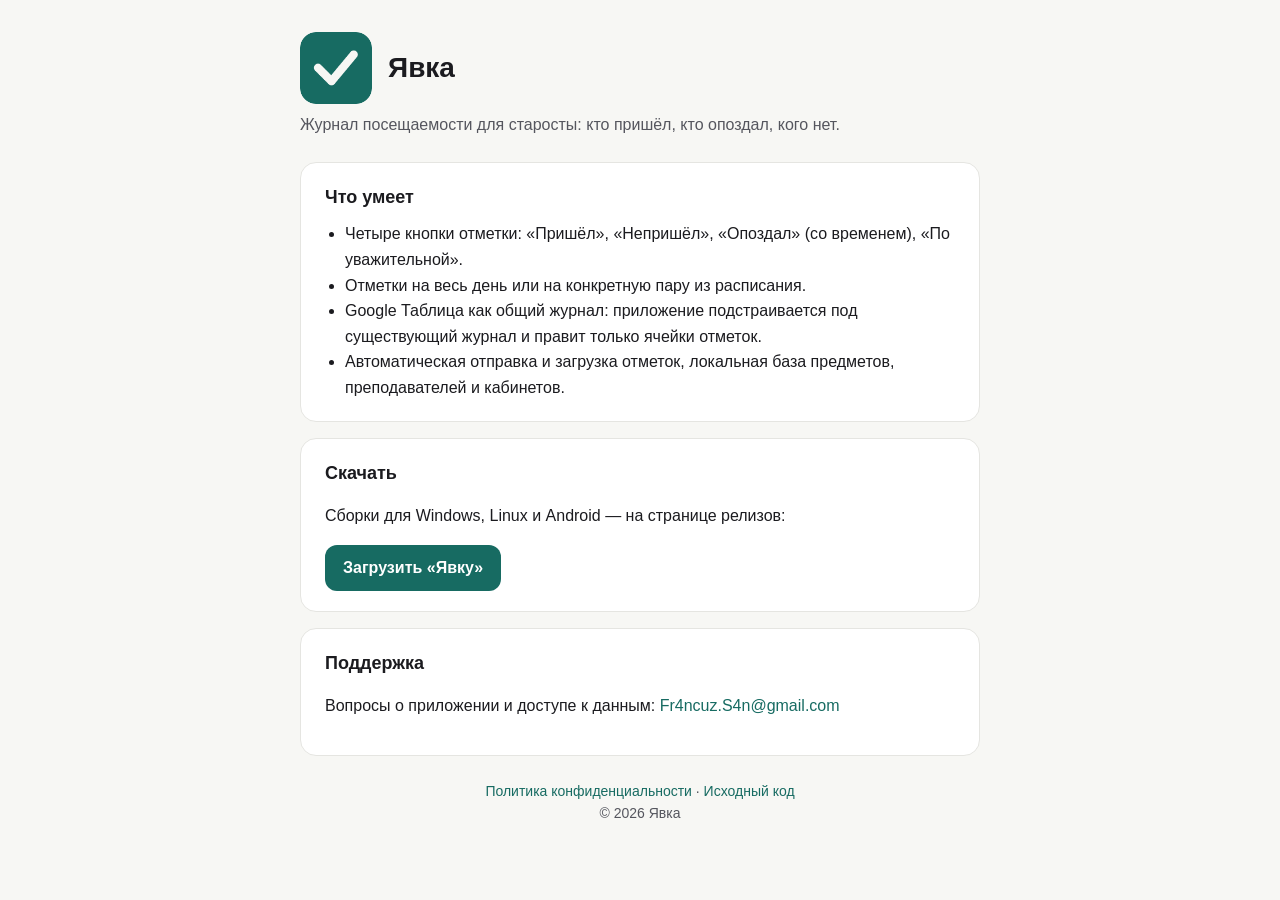
==== docs/index.html @ c6e1a5e6 "Сайт «Явки» для Branding: лендинг и политика конфиденциальности GitHub Pages требует homepage и priv" ====
<!DOCTYPE html>
<html lang="ru">
<head>
<meta charset="utf-8">
<meta name="viewport" content="width=device-width, initial-scale=1">
<title>Явка — журнал посещаемости</title>
<meta name="description" content="Приложение «Явка»: староста быстро отмечает, кто пришёл, кто опоздал и кого нет. Отметки синхронизируются с Google Таблицей.">
<style>
  :root {
    --accent: #176B62;
    --canvas: #F7F7F4;
    --ink: #1B1B1F;
    --ink-soft: #55565E;
    --line: #E5E5E1;
  }
  * { box-sizing: border-box; }
  body {
    margin: 0;
    font-family: -apple-system, "Segoe UI", Roboto, "Helvetica Neue", Arial, sans-serif;
    background: var(--canvas);
    color: var(--ink);
    line-height: 1.6;
  }
  main { max-width: 720px; margin: 0 auto; padding: 32px 20px 48px; }
  header { display: flex; align-items: center; gap: 16px; margin-bottom: 8px; }
  header img { width: 72px; height: 72px; border-radius: 16px; }
  h1 { font-size: 28px; margin: 0; }
  .slogan { color: var(--ink-soft); margin: 0 0 24px; }
  section {
    background: #fff;
    border: 1px solid var(--line);
    border-radius: 16px;
    padding: 20px 24px;
    margin-bottom: 16px;
  }
  h2 { font-size: 18px; margin: 0 0 10px; }
  ul { margin: 0; padding-left: 20px; }
  a { color: var(--accent); text-decoration: none; }
  a:hover { text-decoration: underline; }
  .cta {
    display: inline-block;
    background: var(--accent);
    color: #fff;
    padding: 10px 18px;
    border-radius: 12px;
    font-weight: 600;
  }
  .cta:hover { text-decoration: none; opacity: .92; }
  footer { color: var(--ink-soft); font-size: 14px; text-align: center; margin-top: 24px; }
</style>
</head>
<body>
<main>
  <header>
    <img src="logo.png" alt="Логотип «Явка»">
    <h1>Явка</h1>
  </header>
  <p class="slogan">Журнал посещаемости для старосты: кто пришёл, кто опоздал, кого нет.</p>

  <section>
    <h2>Что умеет</h2>
    <ul>
      <li>Четыре кнопки отметки: «Пришёл», «Непришёл», «Опоздал» (со временем), «По уважительной».</li>
      <li>Отметки на весь день или на конкретную пару из расписания.</li>
      <li>Google Таблица как общий журнал: приложение подстраивается под существующий журнал и правит только ячейки отметок.</li>
      <li>Автоматическая отправка и загрузка отметок, локальная база предметов, преподавателей и кабинетов.</li>
    </ul>
  </section>

  <section>
    <h2>Скачать</h2>
    <p>Сборки для Windows, Linux и Android — на странице релизов:</p>
    <a class="cta" href="https://github.com/Fr4ncuzS4n/yavka/releases">Загрузить «Явку»</a>
  </section>

  <section>
    <h2>Поддержка</h2>
    <p>Вопросы о приложении и доступе к данным:
      <a href="mailto:Fr4ncuz.S4n@gmail.com">Fr4ncuz.S4n@gmail.com</a></p>
  </section>

  <footer>
    <a href="privacy.html">Политика конфиденциальности</a> ·
    <a href="https://github.com/Fr4ncuzS4n/yavka">Исходный код</a><br>
    © 2026 Явка
  </footer>
</main>
</body>
</html>
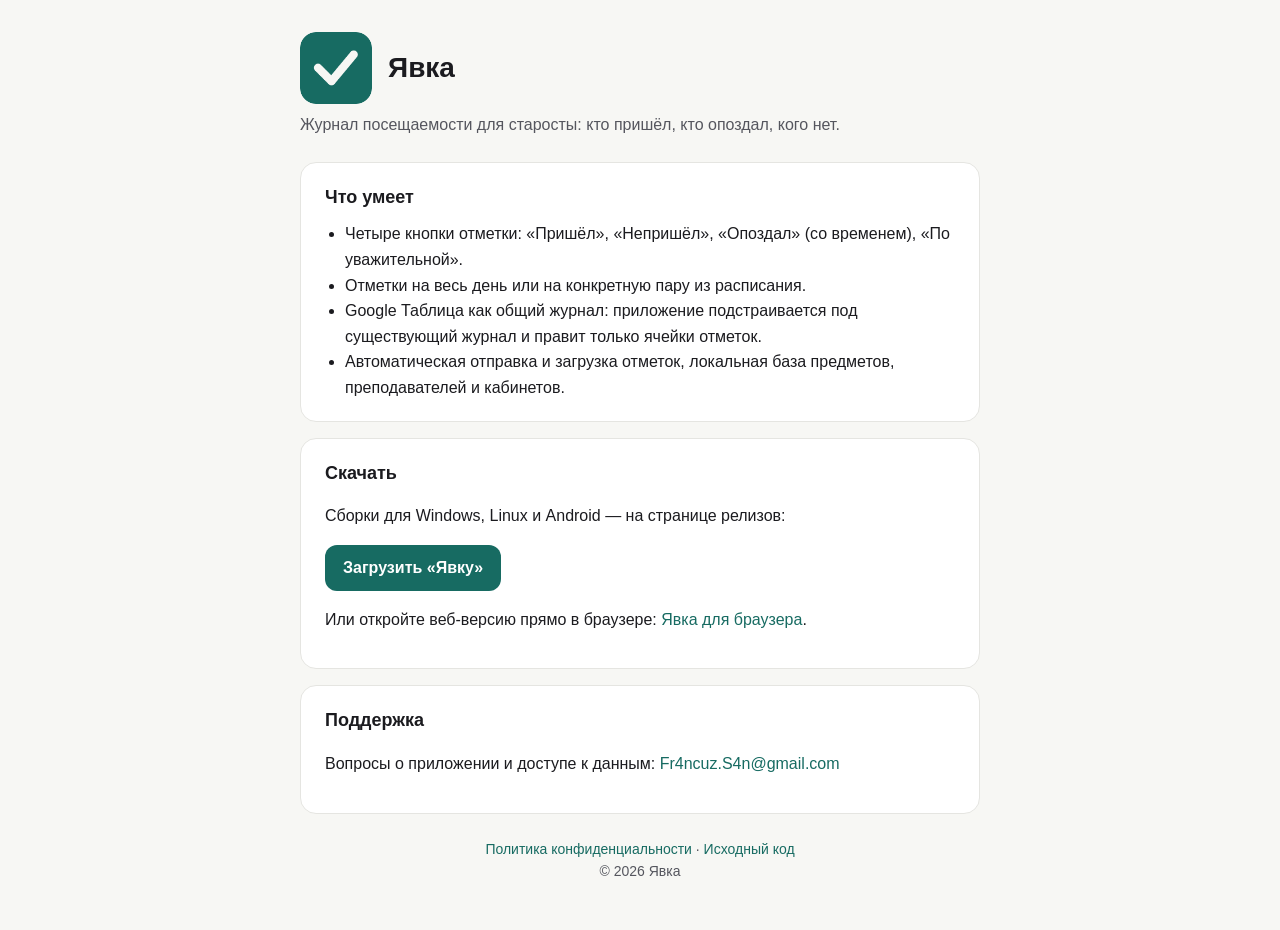
==== commit 6ec30210: "CI: анализ, тесты и проверочные сборки Linux/Android/Web на каждый пуш; релиз: web-сборка и GitHub P" ====
--- a/docs/index.html
+++ b/docs/index.html
@@ -71,6 +71,8 @@
     <h2>Скачать</h2>
     <p>Сборки для Windows, Linux и Android — на странице релизов:</p>
     <a class="cta" href="https://github.com/Fr4ncuzS4n/yavka/releases">Загрузить «Явку»</a>
+    <p>Или откройте веб-версию прямо в браузере:
+      <a href="/yavka/app/">Явка для браузера</a>.</p>
   </section>
 
   <section>
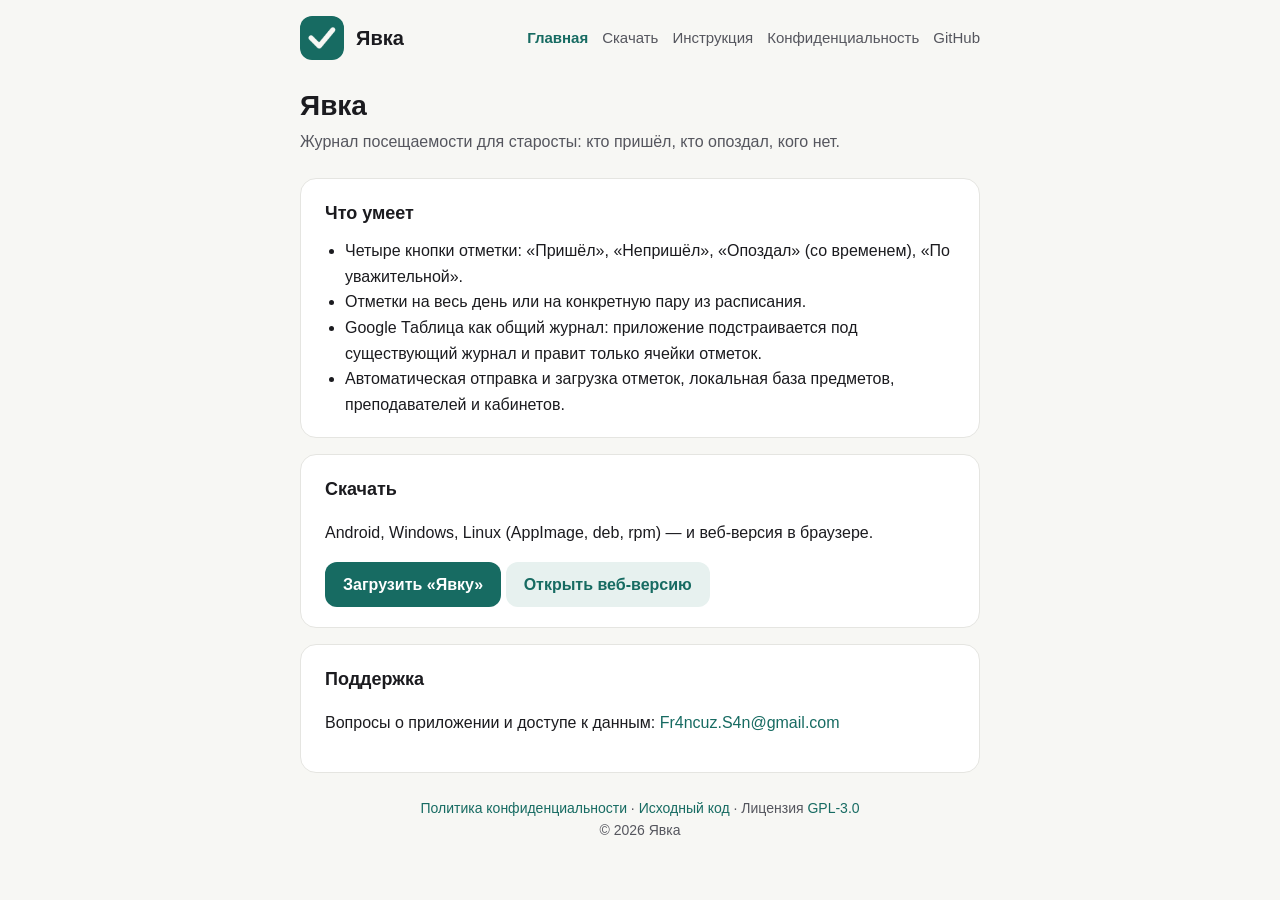
==== commit 1e7f84a7: "Сайт: скелет страниц — общие стили и навигация, страницы «Скачать» (все сборки) и «Инструкция» (карк" ====
--- a/docs/index.html
+++ b/docs/index.html
@@ -1,91 +1,60 @@
 <!DOCTYPE html>
 <html lang="ru">
 <head>
-<meta charset="utf-8">
-<meta name="viewport" content="width=device-width, initial-scale=1">
-<title>Явка — журнал посещаемости</title>
-<meta name="description" content="Приложение «Явка»: староста быстро отмечает, кто пришёл, кто опоздал и кого нет. Отметки синхронизируются с Google Таблицей.">
-<style>
-  :root {
-    --accent: #176B62;
-    --canvas: #F7F7F4;
-    --ink: #1B1B1F;
-    --ink-soft: #55565E;
-    --line: #E5E5E1;
-  }
-  * { box-sizing: border-box; }
-  body {
-    margin: 0;
-    font-family: -apple-system, "Segoe UI", Roboto, "Helvetica Neue", Arial, sans-serif;
-    background: var(--canvas);
-    color: var(--ink);
-    line-height: 1.6;
-  }
-  main { max-width: 720px; margin: 0 auto; padding: 32px 20px 48px; }
-  header { display: flex; align-items: center; gap: 16px; margin-bottom: 8px; }
-  header img { width: 72px; height: 72px; border-radius: 16px; }
-  h1 { font-size: 28px; margin: 0; }
-  .slogan { color: var(--ink-soft); margin: 0 0 24px; }
-  section {
-    background: #fff;
-    border: 1px solid var(--line);
-    border-radius: 16px;
-    padding: 20px 24px;
-    margin-bottom: 16px;
-  }
-  h2 { font-size: 18px; margin: 0 0 10px; }
-  ul { margin: 0; padding-left: 20px; }
-  a { color: var(--accent); text-decoration: none; }
-  a:hover { text-decoration: underline; }
-  .cta {
-    display: inline-block;
-    background: var(--accent);
-    color: #fff;
-    padding: 10px 18px;
-    border-radius: 12px;
-    font-weight: 600;
-  }
-  .cta:hover { text-decoration: none; opacity: .92; }
-  footer { color: var(--ink-soft); font-size: 14px; text-align: center; margin-top: 24px; }
-</style>
+  <meta charset="utf-8">
+  <meta name="viewport" content="width=device-width, initial-scale=1">
+  <title>Явка — журнал посещаемости</title>
+  <meta name="description" content="Приложение «Явка»: староста быстро отмечает, кто пришёл, кто опоздал и кого нет. Отметки синхронизируются с Google Таблицей.">
+  <link rel="stylesheet" href="styles.css">
 </head>
 <body>
-<main>
-  <header>
-    <img src="logo.png" alt="Логотип «Явка»">
+  <header class="site-header">
+    <a class="brand" href="index.html">
+      <img src="logo.png" alt="Логотип «Явка»">
+      Явка
+    </a>
+    <nav class="site-nav" aria-label="Основная навигация">
+      <a href="index.html" aria-current="page">Главная</a>
+      <a href="download.html">Скачать</a>
+      <a href="guide.html">Инструкция</a>
+      <a href="privacy.html">Конфиденциальность</a>
+      <a href="https://github.com/Fr4ncuzS4n/yavka">GitHub</a>
+    </nav>
+  </header>
+
+  <main>
     <h1>Явка</h1>
-  </header>
-  <p class="slogan">Журнал посещаемости для старосты: кто пришёл, кто опоздал, кого нет.</p>
+    <p class="slogan">Журнал посещаемости для старосты: кто пришёл, кто опоздал, кого нет.</p>
 
-  <section>
-    <h2>Что умеет</h2>
-    <ul>
-      <li>Четыре кнопки отметки: «Пришёл», «Непришёл», «Опоздал» (со временем), «По уважительной».</li>
-      <li>Отметки на весь день или на конкретную пару из расписания.</li>
-      <li>Google Таблица как общий журнал: приложение подстраивается под существующий журнал и правит только ячейки отметок.</li>
-      <li>Автоматическая отправка и загрузка отметок, локальная база предметов, преподавателей и кабинетов.</li>
-    </ul>
-  </section>
+    <section>
+      <h2>Что умеет</h2>
+      <ul>
+        <li>Четыре кнопки отметки: «Пришёл», «Непришёл», «Опоздал» (со временем), «По уважительной».</li>
+        <li>Отметки на весь день или на конкретную пару из расписания.</li>
+        <li>Google Таблица как общий журнал: приложение подстраивается под существующий журнал и правит только ячейки отметок.</li>
+        <li>Автоматическая отправка и загрузка отметок, локальная база предметов, преподавателей и кабинетов.</li>
+      </ul>
+    </section>
 
-  <section>
-    <h2>Скачать</h2>
-    <p>Сборки для Windows, Linux и Android — на странице релизов:</p>
-    <a class="cta" href="https://github.com/Fr4ncuzS4n/yavka/releases">Загрузить «Явку»</a>
-    <p>Или откройте веб-версию прямо в браузере:
-      <a href="/yavka/app/">Явка для браузера</a>.</p>
-  </section>
+    <section>
+      <h2>Скачать</h2>
+      <p>Android, Windows, Linux (AppImage, deb, rpm) — и веб-версия в браузере.</p>
+      <a class="cta" href="download.html">Загрузить «Явку»</a>
+      <a class="cta-secondary" href="/yavka/app/">Открыть веб-версию</a>
+    </section>
 
-  <section>
-    <h2>Поддержка</h2>
-    <p>Вопросы о приложении и доступе к данным:
-      <a href="mailto:Fr4ncuz.S4n@gmail.com">Fr4ncuz.S4n@gmail.com</a></p>
-  </section>
+    <section>
+      <h2>Поддержка</h2>
+      <p>Вопросы о приложении и доступе к данным:
+        <a href="mailto:Fr4ncuz.S4n@gmail.com">Fr4ncuz.S4n@gmail.com</a></p>
+    </section>
 
-  <footer>
-    <a href="privacy.html">Политика конфиденциальности</a> ·
-    <a href="https://github.com/Fr4ncuzS4n/yavka">Исходный код</a><br>
-    © 2026 Явка
-  </footer>
-</main>
+    <footer>
+      <a href="privacy.html">Политика конфиденциальности</a> ·
+      <a href="https://github.com/Fr4ncuzS4n/yavka">Исходный код</a> ·
+      Лицензия <a href="https://github.com/Fr4ncuzS4n/yavka/blob/main/LICENSE">GPL-3.0</a><br>
+      © 2026 Явка
+    </footer>
+  </main>
 </body>
 </html>
--- a/docs/styles.css
+++ b/docs/styles.css
@@ -0,0 +1,109 @@
+/* Общие стили страниц сайта «Явки» (лендинг, скачивание, инструкция,
+   конфиденциальность). Палитра совпадает с приложением. */
+:root {
+  --accent: #176B62;
+  --accent-soft: #E7F1EF;
+  --canvas: #F7F7F4;
+  --ink: #1B1B1F;
+  --ink-soft: #55565E;
+  --line: #E5E5E1;
+}
+* { box-sizing: border-box; }
+body {
+  margin: 0;
+  font-family: -apple-system, "Segoe UI", Roboto, "Helvetica Neue", Arial, sans-serif;
+  background: var(--canvas);
+  color: var(--ink);
+  line-height: 1.6;
+}
+main { max-width: 720px; margin: 0 auto; padding: 24px 20px 48px; }
+
+/* Шапка с навигацией */
+.site-header {
+  display: flex;
+  flex-wrap: wrap;
+  align-items: center;
+  gap: 12px 20px;
+  max-width: 720px;
+  margin: 0 auto;
+  padding: 16px 20px 0;
+}
+.site-header .brand {
+  display: flex;
+  align-items: center;
+  gap: 12px;
+  text-decoration: none;
+  color: var(--ink);
+  font-weight: 700;
+  font-size: 20px;
+}
+.site-header .brand img { width: 44px; height: 44px; border-radius: 12px; }
+.site-nav { display: flex; flex-wrap: wrap; gap: 4px 14px; margin-left: auto; }
+.site-nav a { color: var(--ink-soft); text-decoration: none; font-size: 15px; }
+.site-nav a:hover { color: var(--accent); }
+.site-nav a[aria-current="page"] { color: var(--accent); font-weight: 600; }
+
+/* Контент */
+h1 { font-size: 28px; margin: 0; }
+h2 { font-size: 18px; margin: 0 0 10px; }
+.slogan { color: var(--ink-soft); margin: 0 0 24px; }
+section {
+  background: #fff;
+  border: 1px solid var(--line);
+  border-radius: 16px;
+  padding: 20px 24px;
+  margin-bottom: 16px;
+}
+ul { margin: 0; padding-left: 20px; }
+a { color: var(--accent); text-decoration: none; }
+a:hover { text-decoration: underline; }
+code {
+  background: var(--accent-soft);
+  border-radius: 6px;
+  padding: 1px 6px;
+  font-size: 0.92em;
+}
+
+/* Кнопка-действие */
+.cta {
+  display: inline-block;
+  background: var(--accent);
+  color: #fff;
+  padding: 10px 18px;
+  border-radius: 12px;
+  font-weight: 600;
+}
+.cta:hover { text-decoration: none; opacity: .92; }
+.cta-secondary {
+  display: inline-block;
+  background: var(--accent-soft);
+  color: var(--accent);
+  padding: 10px 18px;
+  border-radius: 12px;
+  font-weight: 600;
+}
+.cta-secondary:hover { text-decoration: none; opacity: .88; }
+
+/* Таблица файлов сборок */
+table { width: 100%; border-collapse: collapse; font-size: 15px; }
+th, td { text-align: left; padding: 8px 10px; border-bottom: 1px solid var(--line); }
+th { color: var(--ink-soft); font-weight: 600; }
+tr:last-child td { border-bottom: none; }
+.muted { color: var(--ink-soft); font-size: 14px; }
+.updated { color: var(--ink-soft); font-size: 14px; margin-bottom: 24px; }
+
+/* Плашка «раздел в работе» */
+.placeholder {
+  border: 1px dashed var(--line);
+  border-radius: 12px;
+  padding: 12px 16px;
+  color: var(--ink-soft);
+  font-size: 15px;
+}
+
+footer {
+  color: var(--ink-soft);
+  font-size: 14px;
+  text-align: center;
+  margin-top: 24px;
+}
